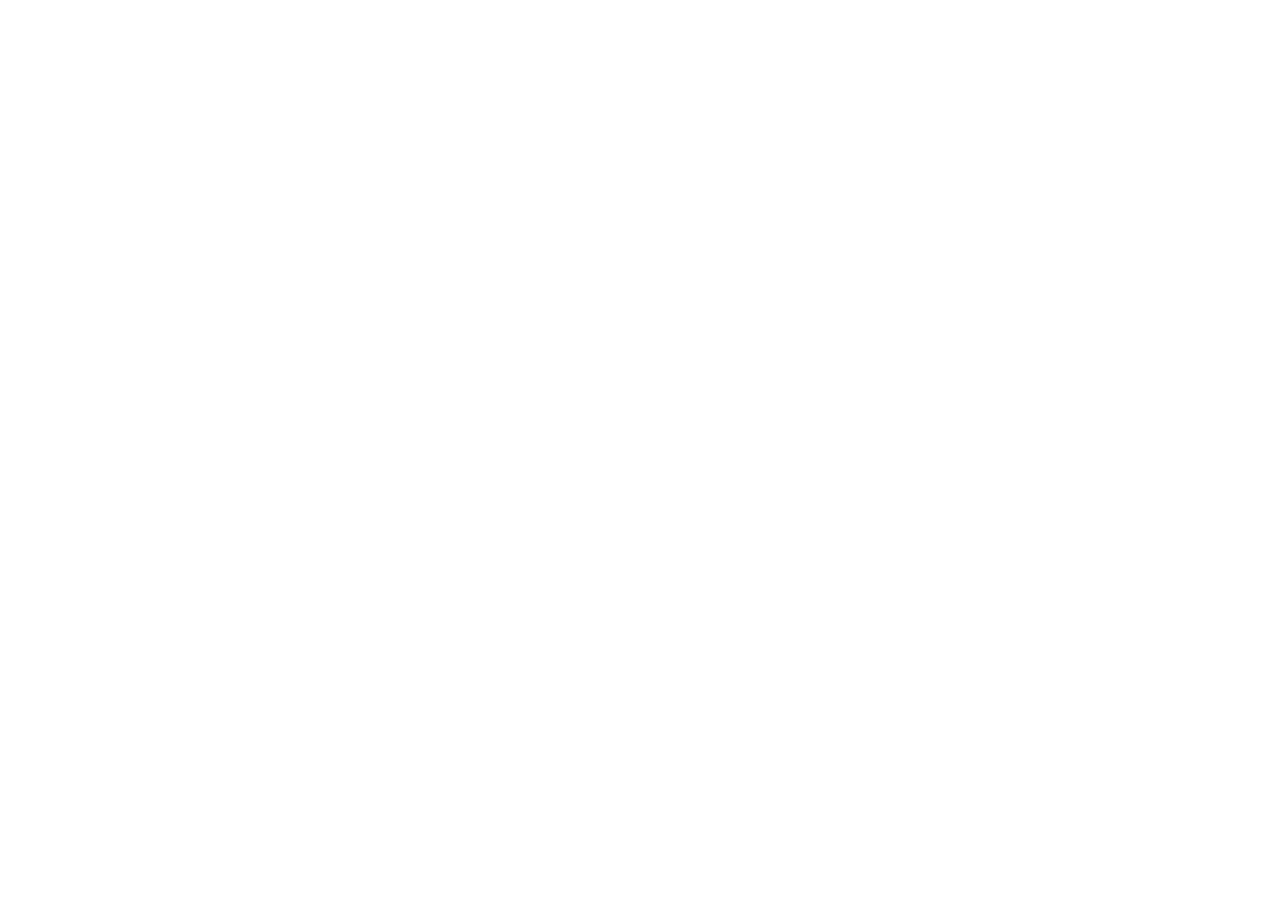
==== unminified/index.html @ ac6efa50 "Rename index.html to unminified/index.html" ====
<!DOCTYPE html>
<html lang="en">
<head>
    <meta charset="UTF-8">
    <meta http-equiv="X-UA-Compatible" content="IE=edge">
    <meta name="viewport" content="width=device-width, initial-scale=1.0">
    <title>Red Box Blue Box</title>
    <link rel="stylesheet" href="styles.css">
    <link rel="preconnect" href="https://fonts.googleapis.com">
    <link rel="preconnect" href="https://fonts.gstatic.com" crossorigin>
    <link href="https://fonts.googleapis.com/css2?family=Nunito:wght@200&display=swap" rel="stylesheet">
</head>
<body>
    <canvas id="game-canvas" style="width: 100%; height: 100%;"></canvas>
    <script src="player.js"></script>
    <script src="game.js"></script>
</body>
</html>
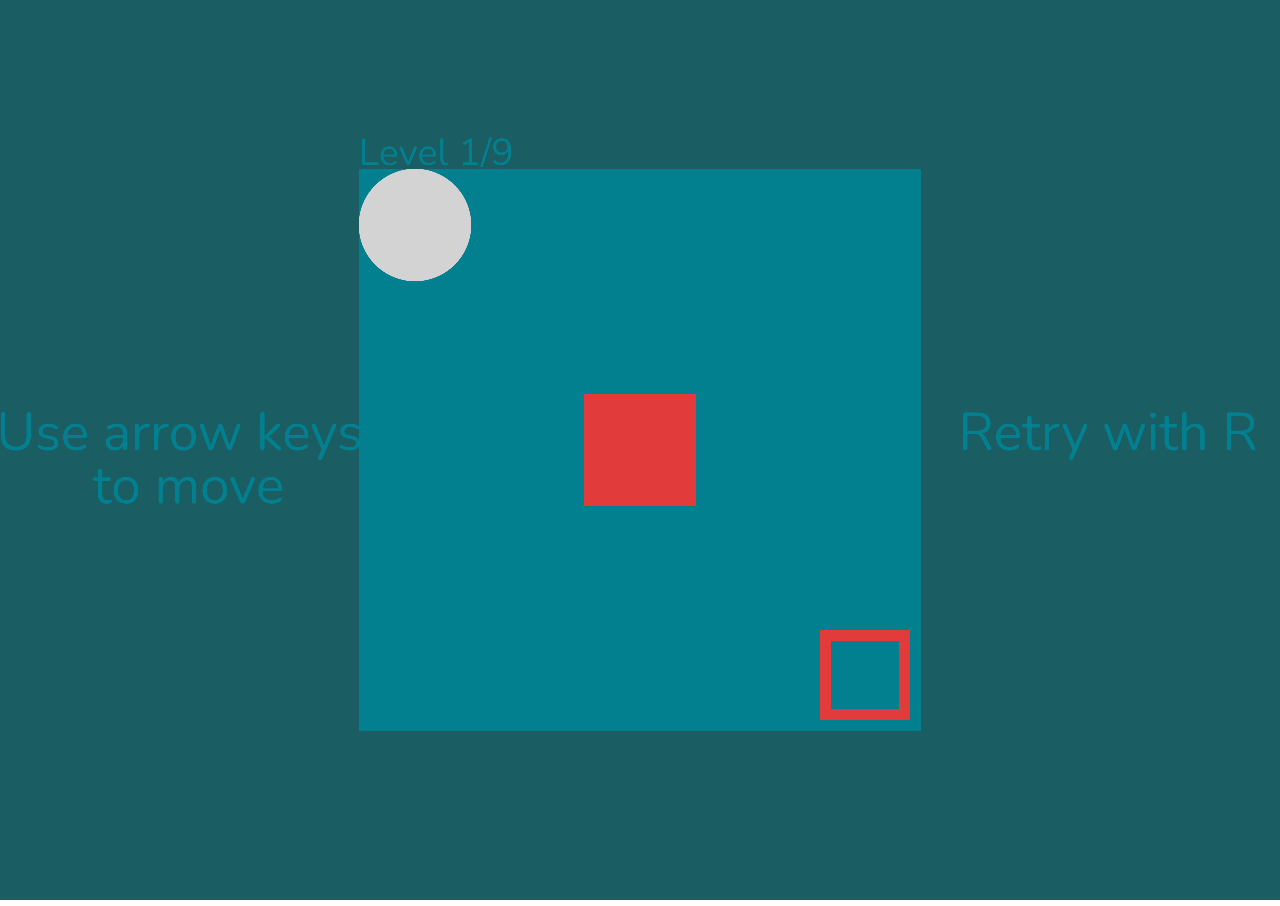
==== commit 7450ae32: "Update index.html" ====
--- a/unminified/index.html
+++ b/unminified/index.html
@@ -9,6 +9,7 @@
     <link rel="preconnect" href="https://fonts.googleapis.com">
     <link rel="preconnect" href="https://fonts.gstatic.com" crossorigin>
     <link href="https://fonts.googleapis.com/css2?family=Nunito:wght@200&display=swap" rel="stylesheet">
+    <link rel="icon" type="image/svg+xml" href="favicon.svg">
 </head>
 <body>
     <canvas id="game-canvas" style="width: 100%; height: 100%;"></canvas>
--- a/unminified/styles.css
+++ b/unminified/styles.css
@@ -0,0 +1,6 @@
+body { 
+    font-family: 'Nunito', sans-serif;
+    padding: 0;
+    margin: 0;
+    overflow: hidden;
+}
